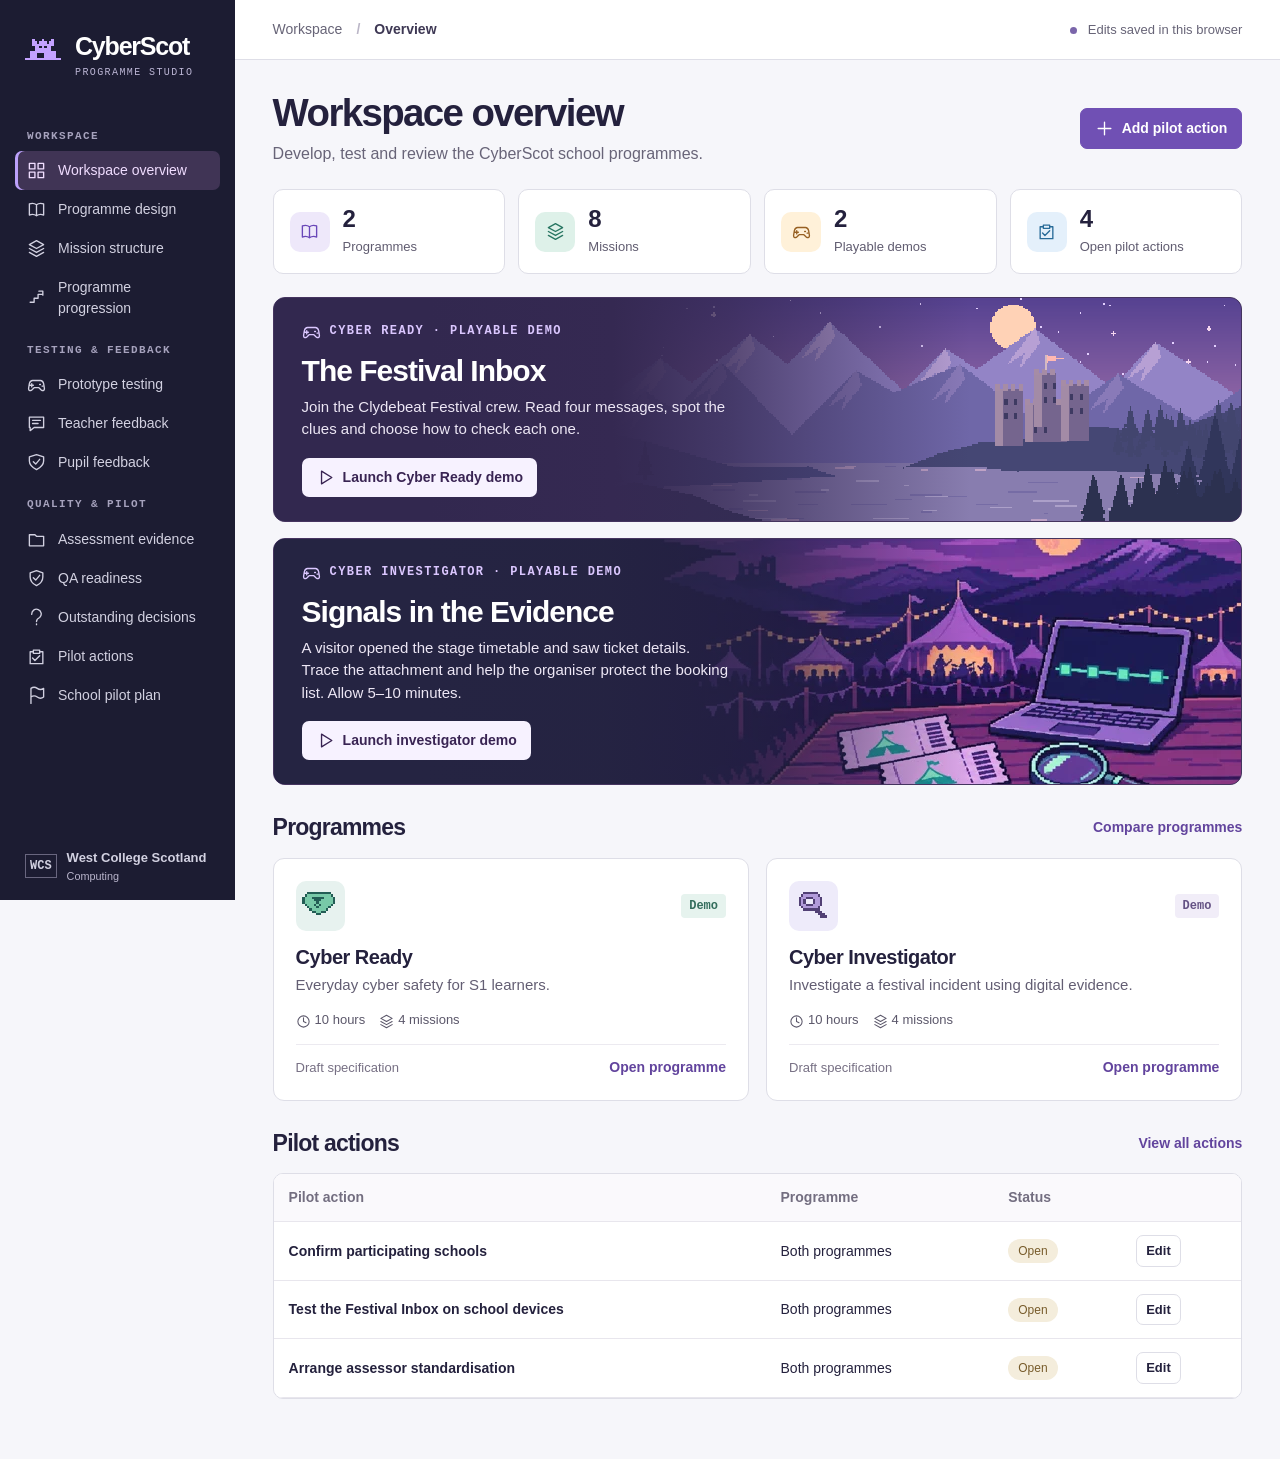
==== cyberscot/index.html @ 956215ec "Trace a visitor’s booking details to the public festival noticeboard" ====
<!doctype html><html lang="en-GB"><head><meta charset="utf-8"><meta name="viewport" content="width=device-width, initial-scale=1"><meta name="theme-color" content="#191a30"><title>CyberScot | Programme workspace</title><link rel="stylesheet" href="./style.css?v=04adad3"></head><body><a class="skip" href="#main">Skip to content</a><aside id="sidebar"></aside><div id="shell"><header><button id="toggle" aria-label="Toggle navigation">☰</button><span>Workspace</span><b>/</b><strong id="crumb">Overview</strong><div class="organisation"><i></i> Edits saved in this browser</div></header><main id="main" tabindex="-1"></main></div><dialog id="dialog"><form id="form"></form></dialog><div id="toast" role="status"></div><script src="./app.js?v=noticeboard"></script></body></html>
---- cyberscot/style.css ----
*{box-sizing:border-box}body{--ink:#24213d;--purple:#6947b8;--border:#dedee7;color:var(--ink);background:#f6f6fa;margin:0;font:16px/1.5 Inter,"Segoe UI",Arial,sans-serif}button,input,textarea,select{font:inherit}button,a{touch-action:manipulation}a{color:inherit}button,.btn{cursor:pointer}.skip{position:absolute;left:-9999px}.skip:focus{left:0;background:white;z-index:10}aside{position:fixed;inset:0 auto 0 0;width:235px;background:#1c1c32;color:#d2d1e1;display:flex;flex-direction:column;z-index:4;padding:28px 15px 16px;overflow-y:auto}.brand{display:flex;align-items:center;gap:12px;margin:0 8px 35px;color:white}.brand strong{font-size:25px;letter-spacing:-1.2px}.brand small{display:block;font:10px/1.3 monospace;letter-spacing:1.4px;color:#bcb6d5;text-transform:uppercase}.pixel{width:40px;height:40px}.navlabel,.kicker{font:700 12px/1.4 "Courier New",monospace;text-transform:uppercase;letter-spacing:1.4px}.navlabel{margin:15px 12px 7px;color:#a6a2bd;font-size:11px}.navlink{display:flex;align-items:center;text-decoration:none;gap:12px;border-radius:7px;padding:9px 12px;font-size:14px;font-weight:500}.navlink:hover{background:#303049}.navlink.active{background:#403455;color:#f0ddff;box-shadow:inset 3px 0 #bca1fb}.ic{width:19px;height:19px;vertical-align:middle;flex:none}.footbrand{margin-top:auto;padding:25px 10px 0;display:flex;gap:10px;align-items:center;font-size:13px;font-weight:650}.footbrand span{border:1px solid #69667f;padding:4px;font:bold 12px monospace}.footbrand small{display:block;font-weight:400;color:#b9b5cc}#shell{margin-left:235px}header{height:60px;border-bottom:1px solid var(--border);background:white;display:flex;gap:14px;align-items:center;padding:0 3.6%;font-size:14px;color:#676477}header b{color:#bbb6c7}header strong{font-weight:600;color:#3e3854}.organisation{margin-left:auto;font-size:13px}.organisation i{display:inline-block;width:7px;height:7px;background:#7a65aa;border-radius:50%;margin-right:7px}#toggle{display:none}main{max-width:1530px;margin:auto;padding:31px 3.6% 60px}h1,h2,h3,p{margin:0}h1{font-size:clamp(29px,3vw,42px);letter-spacing:-1.6px;line-height:1.15}h2{font-size:23px;letter-spacing:-.8px}h3{font-size:20px;letter-spacing:-.5px;line-height:1.3}.sub{color:#686478;margin-top:7px}.heading,.sectionhead,.cardtop,.endrow{display:flex;align-items:center;justify-content:space-between;gap:14px}.btn,button{display:inline-flex;align-items:center;justify-content:center;gap:8px;border:1px solid var(--border);background:white;color:var(--ink);border-radius:7px;text-decoration:none;padding:9px 14px;font-size:14px;font-weight:650}.btn:hover,button:hover{filter:brightness(.96)}.primary{background:#7050b4;color:white;border-color:#7050b4}.stats{display:grid;grid-template-columns:repeat(4,1fr);gap:13px;margin:23px 0}.metric{display:flex;align-items:center;gap:13px;background:white;border:1px solid var(--border);border-radius:10px;padding:15px 16px;text-decoration:none}.iconbox{display:grid;place-items:center;width:40px;height:40px;border-radius:10px;color:var(--purple);background:#eee8fa}.metric:nth-child(2) .iconbox,.green{color:#287662;background:#def1e9}.metric:nth-child(3) .iconbox{color:#976022;background:#fff1d9}.metric:nth-child(4) .iconbox{color:#286b98;background:#e4f0fb}.metric b{font-size:24px;display:block;line-height:1.2}.metric small{color:#605c70;font-size:13px}.hero{background:#332956;position:relative;isolation:isolate;overflow:hidden;border:1px solid #45345f;border-radius:12px;min-height:205px;color:white;display:flex;align-items:center}.hero:before{content:"";position:absolute;inset:0 0 0 32%;background:url('./glenbrae.png') right center/cover no-repeat;image-rendering:pixelated;z-index:-2}.hero:after{content:"";position:absolute;inset:0;background:linear-gradient(90deg,#32284f 16%,#352952 35%,#352952bd 47%,transparent 72%);z-index:-1}.herocopy{padding:24px 28px;max-width:61%}.hero .kicker{color:#dbc7ff;display:flex;gap:9px;align-items:center}.hero h2{font-size:30px;letter-spacing:-1px;margin:7px 0 3px}.hero p{color:#ede7f5;font-size:15px;max-width:430px}.hero .btn{margin-top:17px;background:#f7f2ff;color:#392453;border:0}.sectionhead{margin:25px 0 13px}.textlink{color:#62449d;font-size:14px;font-weight:650;text-decoration:none}.cards{display:grid;grid-template-columns:1fr 1fr;gap:17px}.card,.panel{padding:22px;border:1px solid var(--border);border-radius:11px;background:white}.card{position:relative;overflow:hidden}.emblem{width:49px;height:50px;display:grid;place-items:center;border-radius:10px;background:#e7f2ef}.emblem.violet{background:#eeebfa}.tag{font:650 12px/1.5 "Courier New",monospace;color:#645284;padding:3px 8px;background:#f1edf8;border-radius:4px}.tag.green{background:#e6f3ee;color:#346e5d}.card h3{margin:13px 0 4px}.card p{font-size:15px;color:#635e73}.meta{display:flex;gap:14px;align-items:center;margin:14px 0;font-size:13px;color:#5b576a}.meta .ic{width:15px;height:15px;margin-right:4px}.endrow{border-top:1px solid #eceaf0;padding-top:12px;font-size:13px;color:#777084}.tablewrap{overflow:auto}table{width:100%;border-collapse:collapse;text-align:left;background:white}th,td{padding:13px 15px;border-bottom:1px solid #e8e6ed;font-size:14px}th{color:#736e80;background:#faf9fc;font-weight:550}.tablebox{border:1px solid var(--border);overflow:hidden;border-radius:10px}.pill{display:inline-block;border-radius:20px;background:#f4eddc;color:#785c2b;padding:3px 10px;font-size:12px;white-space:nowrap}.pill.done{background:#e2f1e8;color:#296b49}.tabs{display:flex;gap:8px;margin:22px 0;flex-wrap:wrap}.tabs a{font-size:14px;text-decoration:none;border:1px solid var(--border);border-radius:7px;padding:7px 13px;background:white}.tabs .selected{background:#ece6f7;color:#59378e;border-color:#c9b7e3}.stack{display:grid;gap:12px}.panel h3{font-size:17px}.panel p{margin:7px 0;color:#625d71}.panel .btn{margin-top:7px}details{background:white;border:1px solid var(--border);border-radius:8px;margin:10px 0;padding:0 16px}summary{cursor:pointer;padding:15px 0;font-weight:620}.doctext{font:15px/1.65 "Segoe UI",Arial,sans-serif;white-space:pre-wrap;overflow-wrap:anywhere;margin:10px 0 16px}.tabular{font:14px/1.55 monospace;white-space:pre;overflow:auto;background:#f7f7fb;padding:12px}.notice{border-left:3px solid #9e80c5;background:#edeaf4;margin:17px 0;padding:11px 15px;font-size:14px}.empty{text-align:center;padding:35px;color:#706b7e;background:white;border:1px dashed #c6c0d3;border-radius:9px}dialog{color:var(--ink);width:min(680px,94vw);max-height:90vh;overflow:auto;border:1px solid var(--border);border-radius:12px;padding:25px}dialog::backdrop{background:#17182c88}label{display:block;font-size:14px;font-weight:600;margin:15px 0}input,textarea,select{border:1px solid #c6c0d2;border-radius:6px;width:100%;padding:9px;color:var(--ink);background:white;margin-top:5px}textarea{min-height:95px}textarea.long{min-height:40vh}.actions{display:flex;gap:8px;justify-content:flex-end;margin-top:17px}.kicker{color:#726087}.badge{color:#756b85;font-size:13px}.mini{padding:5px 9px;font-size:13px}#toast:not(:empty){position:fixed;bottom:18px;right:18px;z-index:10;padding:12px 18px;background:#302746;color:white;border-radius:7px}.space{margin-top:22px}:focus-visible{outline:3px solid #a076d5;outline-offset:3px}@media(min-width:1550px){main{padding-top:40px}.hero{min-height:250px}}@media(max-width:1080px){aside{width:206px}#shell{margin-left:206px}.metric{padding:12px;gap:8px}.iconbox{width:32px;height:36px}.stats{gap:8px}.meta{gap:8px}}@media(max-width:850px){aside{transform:translateX(-100%);top:57px}body.open aside{transform:none}#shell{margin-left:0}#toggle{display:inline-flex}header{height:57px}main{padding:24px 4%}.heading{align-items:flex-start}.organisation{font-size:12px}}@media(max-width:620px){.stats{grid-template-columns:1fr 1fr}.cards{grid-template-columns:1fr}.hero:before{inset:0;opacity:.6}.hero:after{background:linear-gradient(90deg,#30244ceb,transparent)}.herocopy{max-width:90%;padding:20px}.heading{flex-wrap:wrap}.organisation{display:none}.sectionhead h2{font-size:21px}.hero h2{font-size:28px}.sectionhead{gap:7px}.tablebox th,.tablebox td{padding:9px}.metric b{font-size:22px}}

.evidence-hero{margin-top:16px}
.evidence-hero::before{inset:0;background-image:url('./investigator/evidence.webp');background-position:right center}
.evidence-hero::after{background:linear-gradient(90deg,#252442 15%,#252442f5 34%,#252442b3 50%,transparent 72%)}
@media(max-width:620px){.evidence-hero{padding-top:110px}.evidence-hero::before{inset:0 0 auto;height:125px;opacity:1}.evidence-hero::after{background:linear-gradient(to bottom,transparent 75px,#252442 124px)}.evidence-hero .herocopy{max-width:100%}}
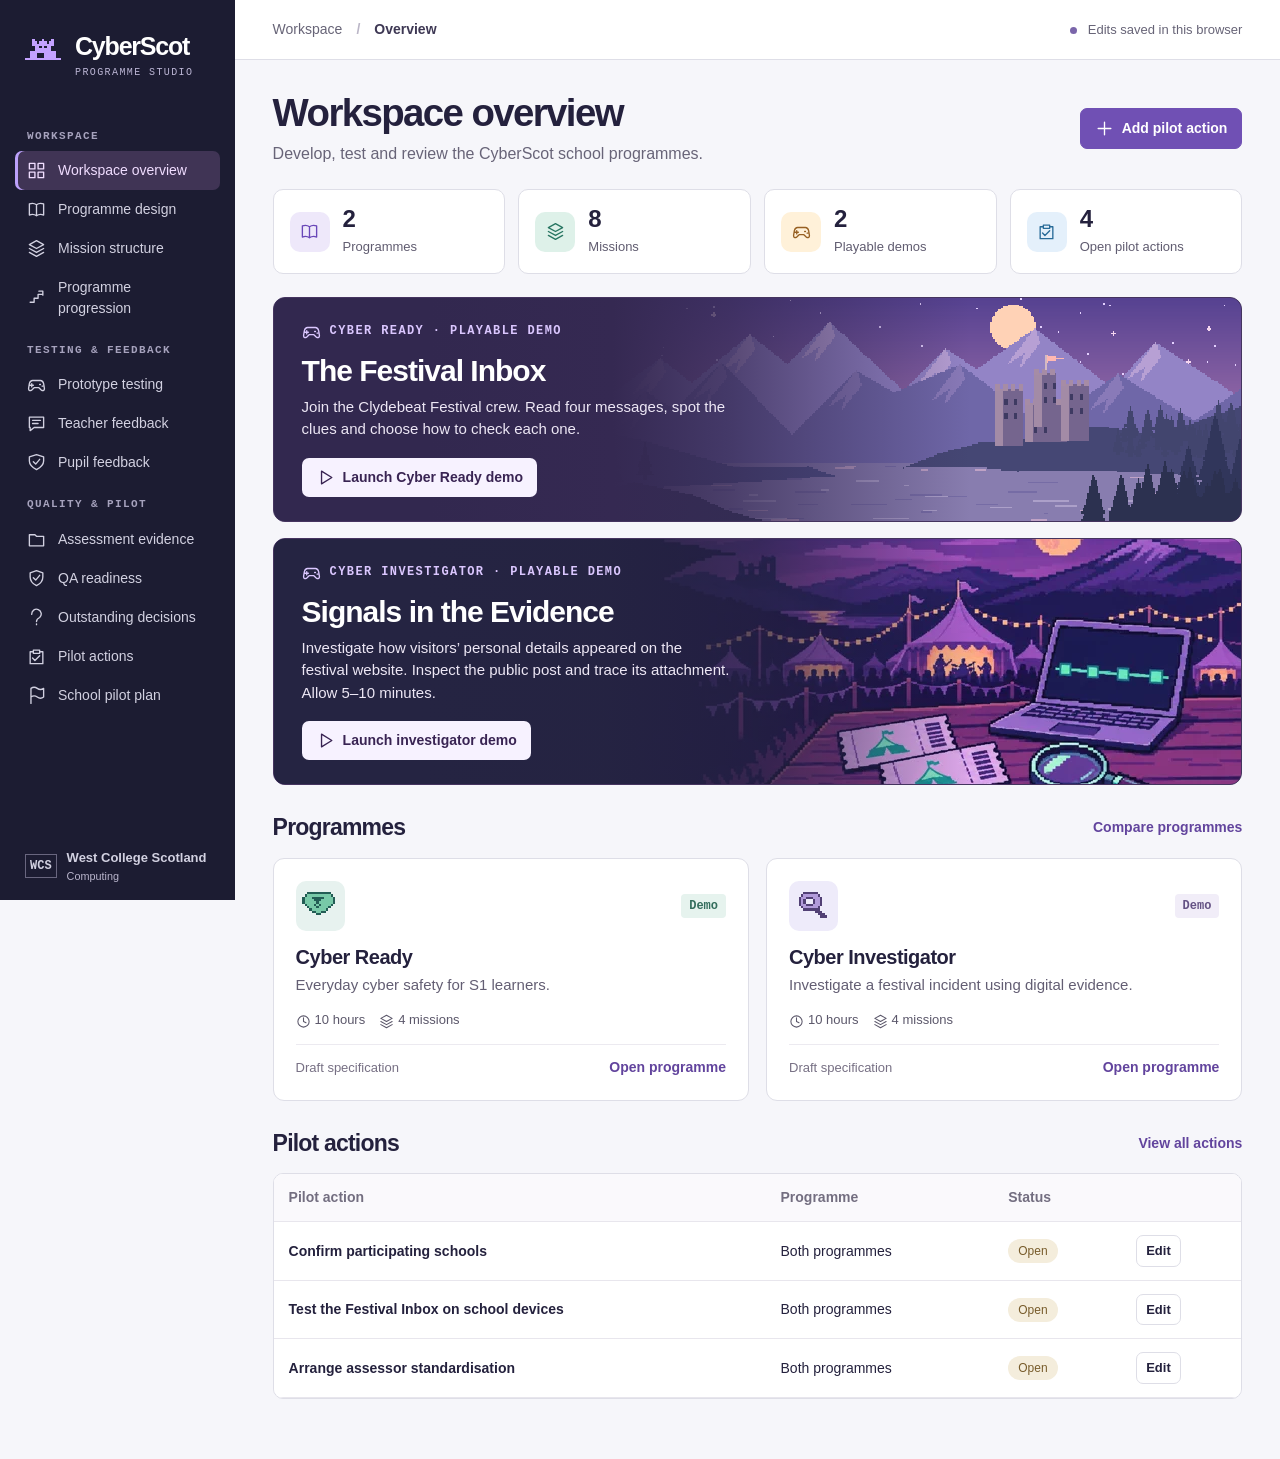
==== commit 2075538f: "Let pupils inspect the public festival post and explain the disclosure" ====
--- a/cyberscot/index.html
+++ b/cyberscot/index.html
@@ -1 +1 @@
-<!doctype html><html lang="en-GB"><head><meta charset="utf-8"><meta name="viewport" content="width=device-width, initial-scale=1"><meta name="theme-color" content="#191a30"><title>CyberScot | Programme workspace</title><link rel="stylesheet" href="./style.css?v=04adad3"></head><body><a class="skip" href="#main">Skip to content</a><aside id="sidebar"></aside><div id="shell"><header><button id="toggle" aria-label="Toggle navigation">☰</button><span>Workspace</span><b>/</b><strong id="crumb">Overview</strong><div class="organisation"><i></i> Edits saved in this browser</div></header><main id="main" tabindex="-1"></main></div><dialog id="dialog"><form id="form"></form></dialog><div id="toast" role="status"></div><script src="./app.js?v=noticeboard"></script></body></html>
+<!doctype html><html lang="en-GB"><head><meta charset="utf-8"><meta name="viewport" content="width=device-width, initial-scale=1"><meta name="theme-color" content="#191a30"><title>CyberScot | Programme workspace</title><link rel="stylesheet" href="./style.css?v=04adad3"></head><body><a class="skip" href="#main">Skip to content</a><aside id="sidebar"></aside><div id="shell"><header><button id="toggle" aria-label="Toggle navigation">☰</button><span>Workspace</span><b>/</b><strong id="crumb">Overview</strong><div class="organisation"><i></i> Edits saved in this browser</div></header><main id="main" tabindex="-1"></main></div><dialog id="dialog"><form id="form"></form></dialog><div id="toast" role="status"></div><script src="./app.js?v=festival-updates"></script></body></html>
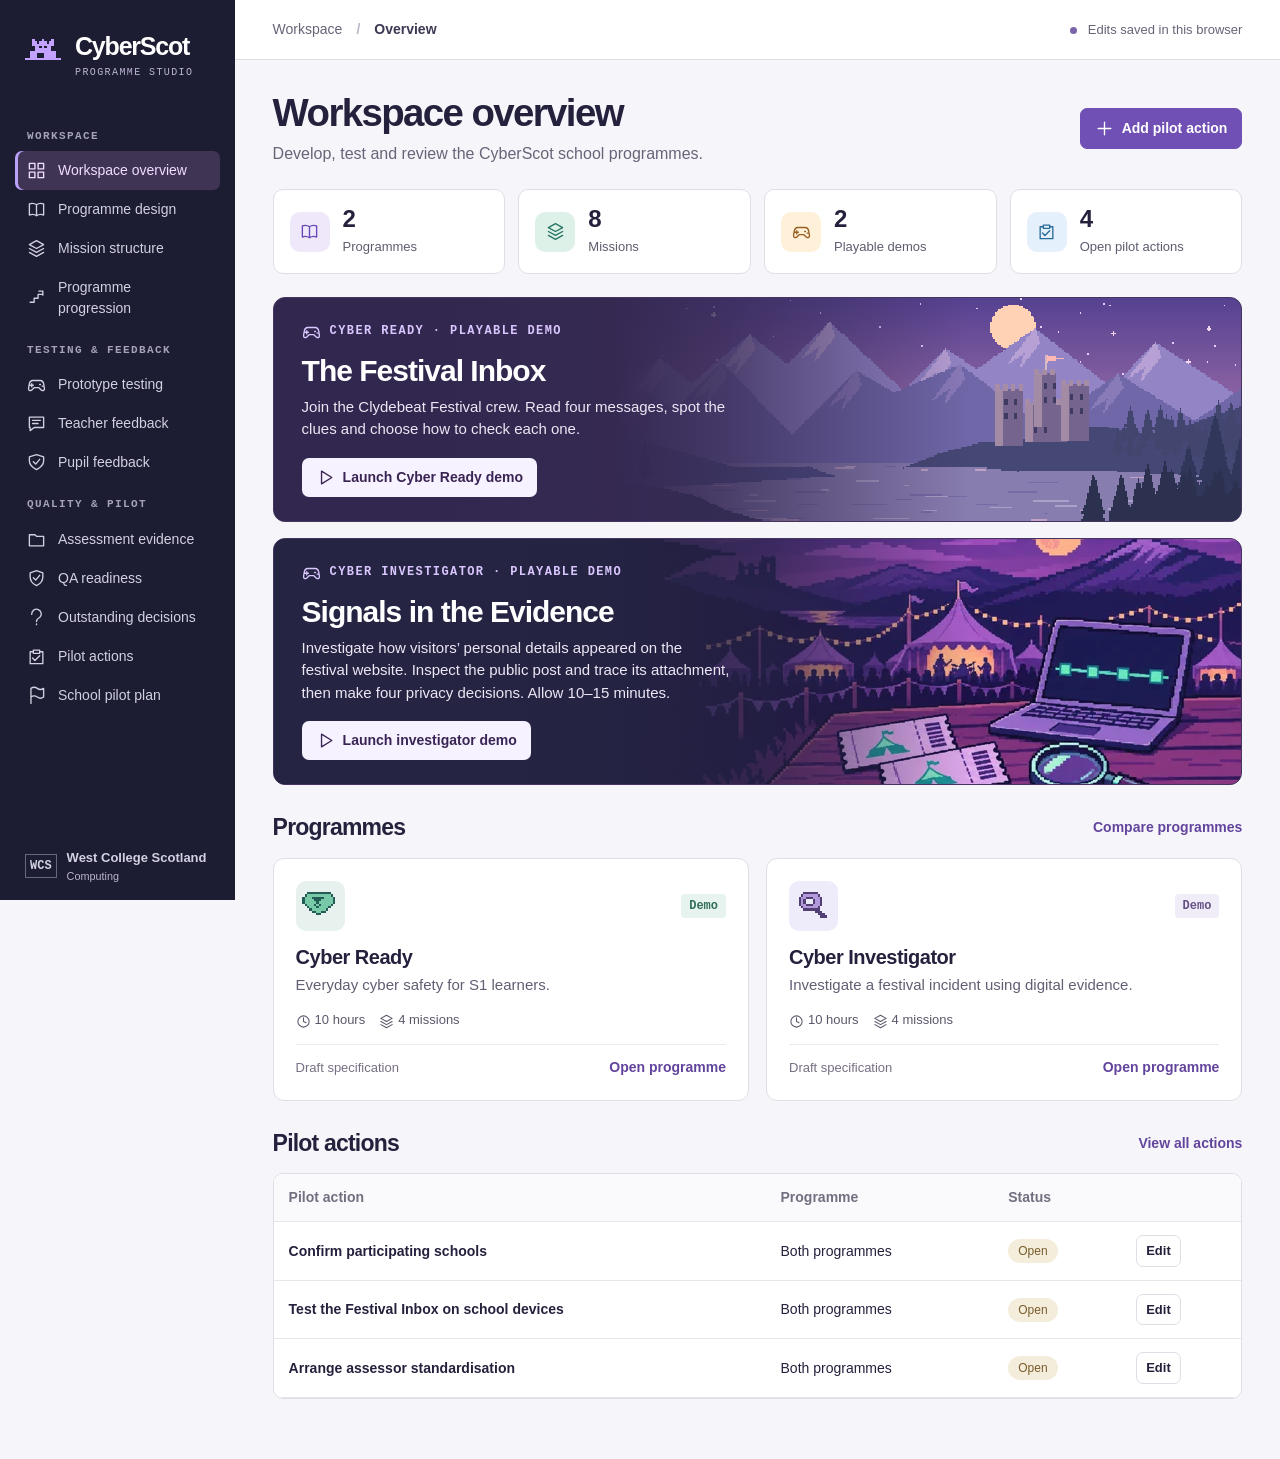
==== commit 83dde121: "Add four applied privacy and UK GDPR decisions to the festival case" ====
--- a/cyberscot/index.html
+++ b/cyberscot/index.html
@@ -1 +1 @@
-<!doctype html><html lang="en-GB"><head><meta charset="utf-8"><meta name="viewport" content="width=device-width, initial-scale=1"><meta name="theme-color" content="#191a30"><title>CyberScot | Programme workspace</title><link rel="stylesheet" href="./style.css?v=04adad3"></head><body><a class="skip" href="#main">Skip to content</a><aside id="sidebar"></aside><div id="shell"><header><button id="toggle" aria-label="Toggle navigation">☰</button><span>Workspace</span><b>/</b><strong id="crumb">Overview</strong><div class="organisation"><i></i> Edits saved in this browser</div></header><main id="main" tabindex="-1"></main></div><dialog id="dialog"><form id="form"></form></dialog><div id="toast" role="status"></div><script src="./app.js?v=festival-updates"></script></body></html>
+<!doctype html><html lang="en-GB"><head><meta charset="utf-8"><meta name="viewport" content="width=device-width, initial-scale=1"><meta name="theme-color" content="#191a30"><title>CyberScot | Programme workspace</title><link rel="stylesheet" href="./style.css?v=04adad3"></head><body><a class="skip" href="#main">Skip to content</a><aside id="sidebar"></aside><div id="shell"><header><button id="toggle" aria-label="Toggle navigation">☰</button><span>Workspace</span><b>/</b><strong id="crumb">Overview</strong><div class="organisation"><i></i> Edits saved in this browser</div></header><main id="main" tabindex="-1"></main></div><dialog id="dialog"><form id="form"></form></dialog><div id="toast" role="status"></div><script src="./app.js?v=privacy-decisions"></script></body></html>
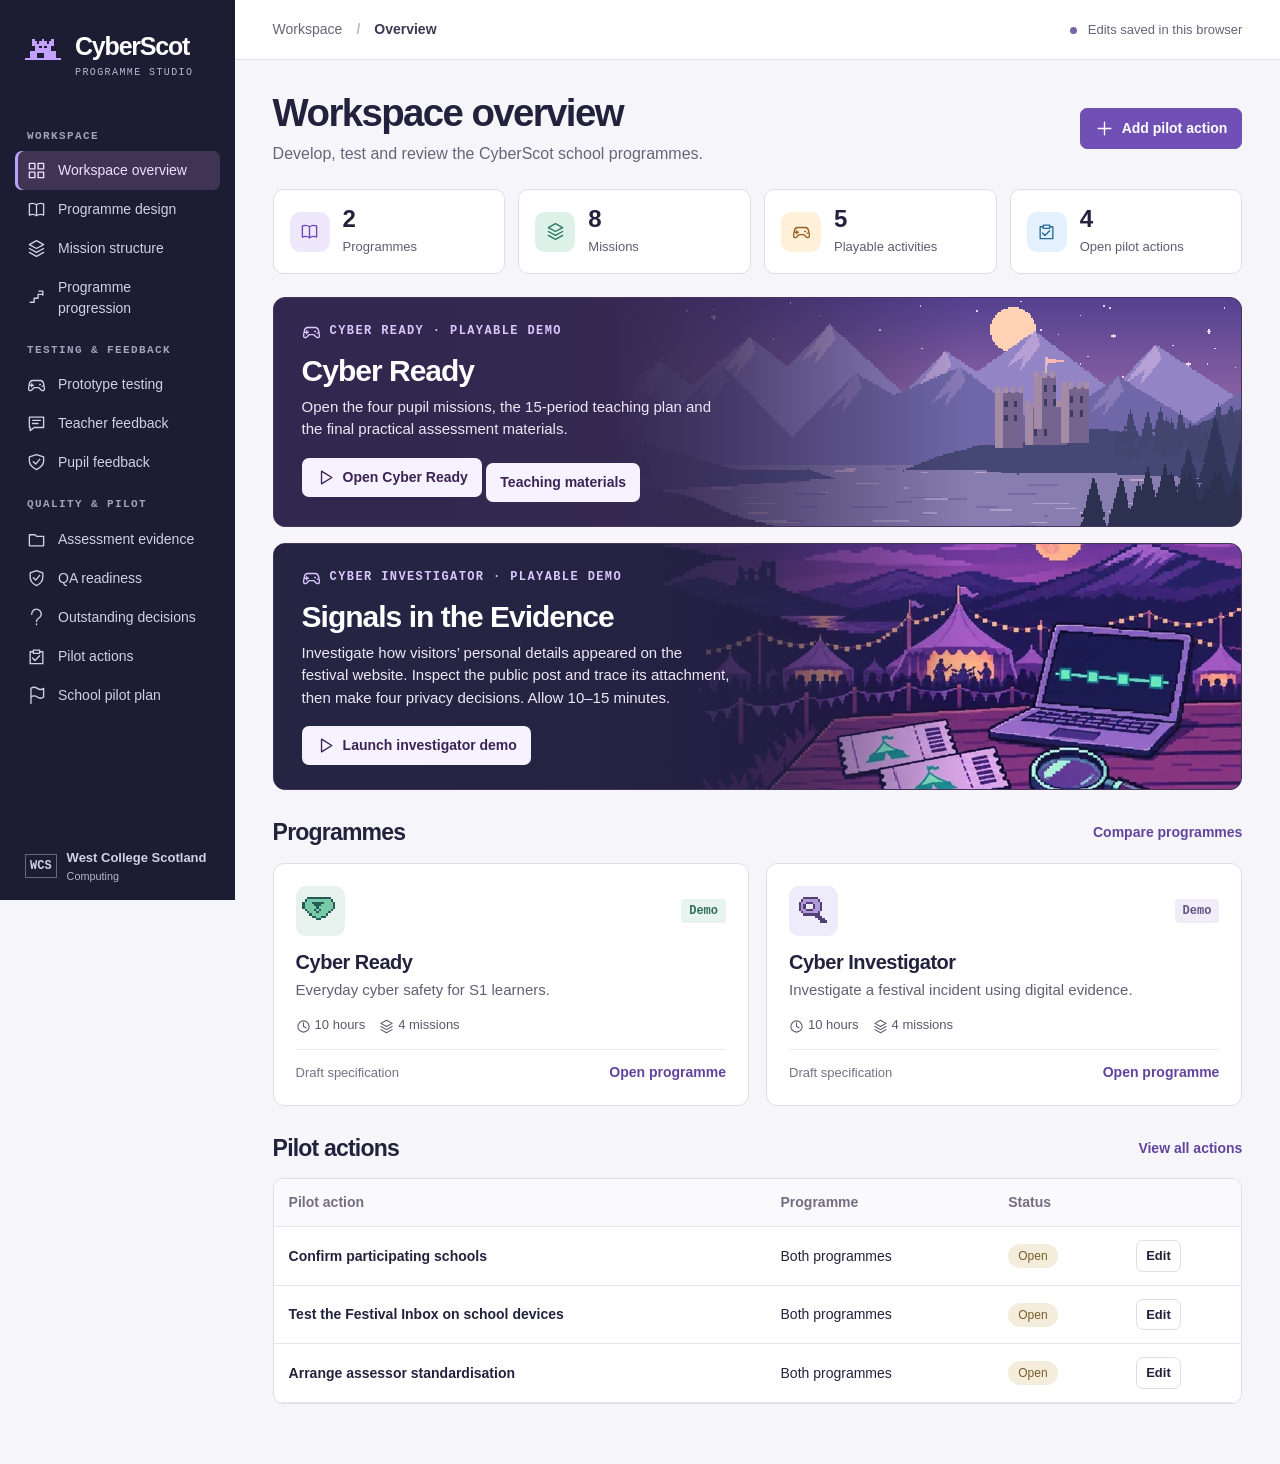
==== commit e4c5e614: "Add Cyber Ready workspace entry and programme summaries" ====
--- a/cyberscot/index.html
+++ b/cyberscot/index.html
@@ -1 +1 @@
-<!doctype html><html lang="en-GB"><head><meta charset="utf-8"><meta name="viewport" content="width=device-width, initial-scale=1"><meta name="theme-color" content="#191a30"><title>CyberScot | Programme workspace</title><link rel="stylesheet" href="./style.css?v=04adad3"></head><body><a class="skip" href="#main">Skip to content</a><aside id="sidebar"></aside><div id="shell"><header><button id="toggle" aria-label="Toggle navigation">☰</button><span>Workspace</span><b>/</b><strong id="crumb">Overview</strong><div class="organisation"><i></i> Edits saved in this browser</div></header><main id="main" tabindex="-1"></main></div><dialog id="dialog"><form id="form"></form></dialog><div id="toast" role="status"></div><script src="./app.js?v=privacy-decisions"></script></body></html>
+<!doctype html><html lang="en-GB"><head><meta charset="utf-8"><meta name="viewport" content="width=device-width, initial-scale=1"><meta name="theme-color" content="#191a30"><title>CyberScot | Programme workspace</title><link rel="stylesheet" href="./style.css?v=04adad3"></head><body><a class="skip" href="#main">Skip to content</a><aside id="sidebar"></aside><div id="shell"><header><button id="toggle" aria-label="Toggle navigation">☰</button><span>Workspace</span><b>/</b><strong id="crumb">Overview</strong><div class="organisation"><i></i> Edits saved in this browser</div></header><main id="main" tabindex="-1"></main></div><dialog id="dialog"><form id="form"></form></dialog><div id="toast" role="status"></div><script src="./app.js?v=ready-missions"></script></body></html>
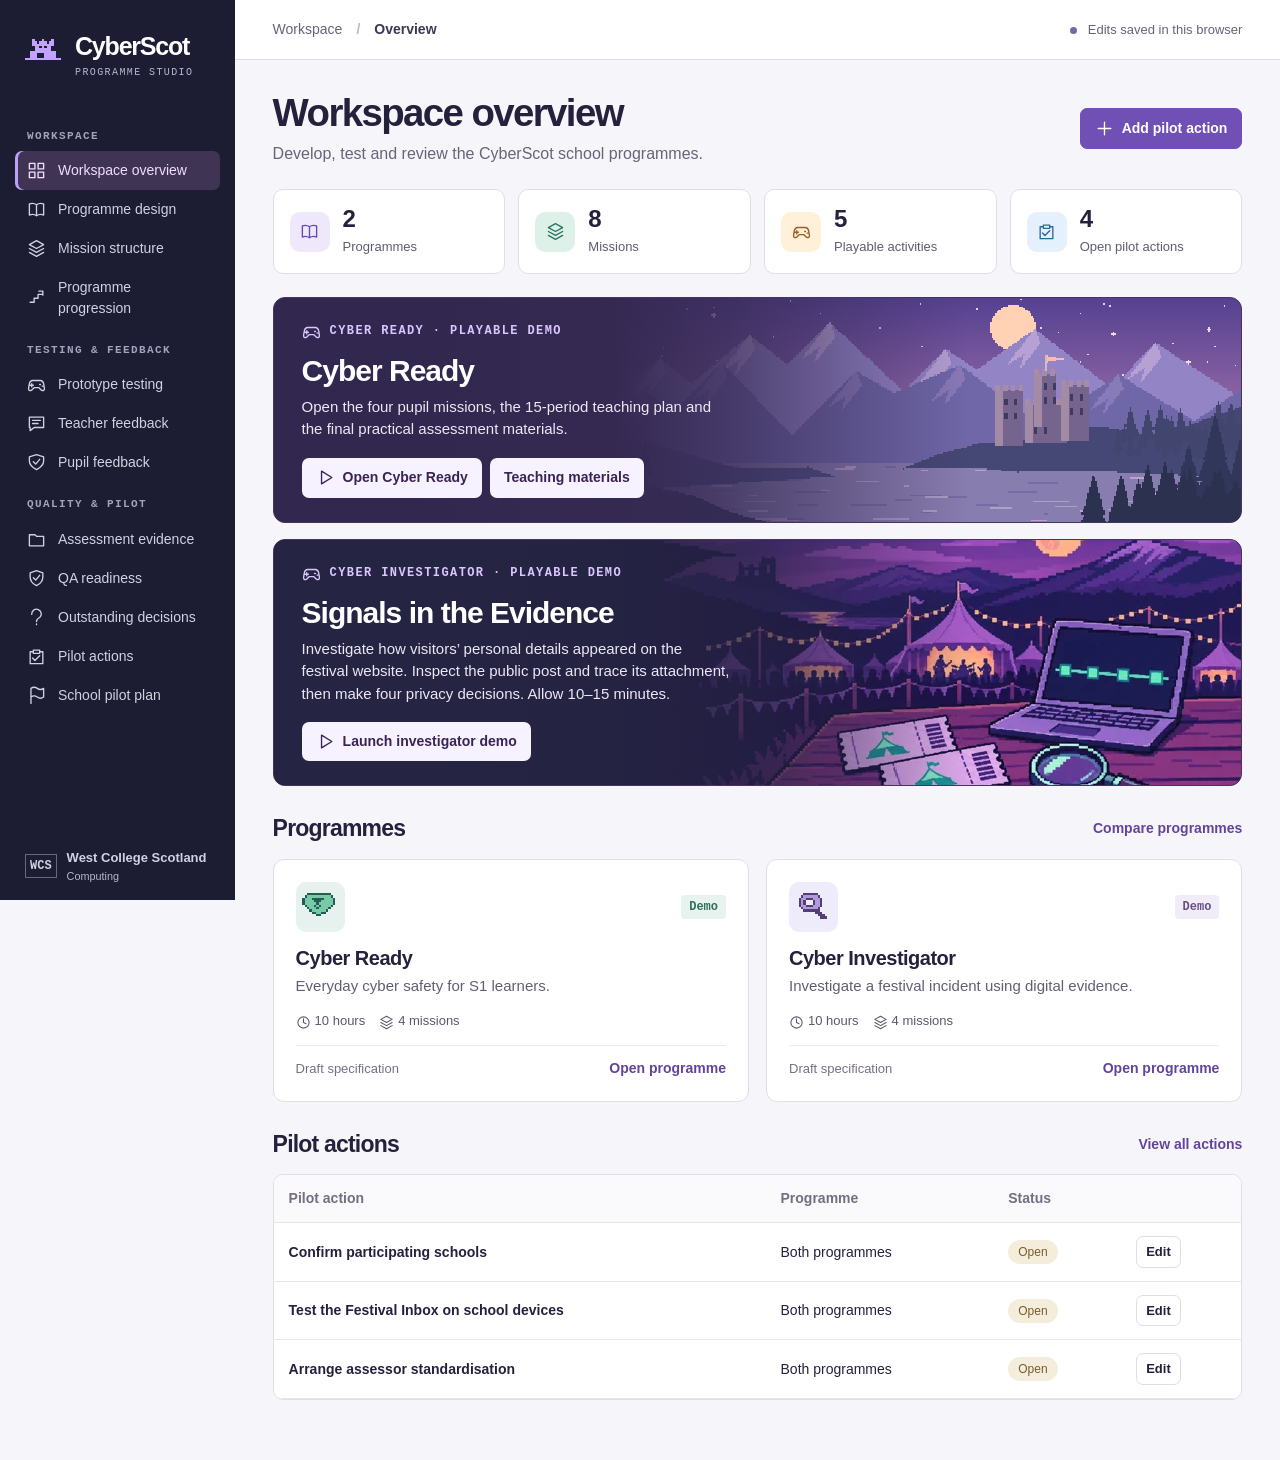
==== commit a70f523b: "Align overview buttons in a wrapping row" ====
--- a/cyberscot/index.html
+++ b/cyberscot/index.html
@@ -1 +1 @@
-<!doctype html><html lang="en-GB"><head><meta charset="utf-8"><meta name="viewport" content="width=device-width, initial-scale=1"><meta name="theme-color" content="#191a30"><title>CyberScot | Programme workspace</title><link rel="stylesheet" href="./style.css?v=04adad3"></head><body><a class="skip" href="#main">Skip to content</a><aside id="sidebar"></aside><div id="shell"><header><button id="toggle" aria-label="Toggle navigation">☰</button><span>Workspace</span><b>/</b><strong id="crumb">Overview</strong><div class="organisation"><i></i> Edits saved in this browser</div></header><main id="main" tabindex="-1"></main></div><dialog id="dialog"><form id="form"></form></dialog><div id="toast" role="status"></div><script src="./app.js?v=ready-missions"></script></body></html>
+<!doctype html><html lang="en-GB"><head><meta charset="utf-8"><meta name="viewport" content="width=device-width, initial-scale=1"><meta name="theme-color" content="#191a30"><title>CyberScot | Programme workspace</title><link rel="stylesheet" href="./style.css?v=overview-buttons-1"></head><body><a class="skip" href="#main">Skip to content</a><aside id="sidebar"></aside><div id="shell"><header><button id="toggle" aria-label="Toggle navigation">☰</button><span>Workspace</span><b>/</b><strong id="crumb">Overview</strong><div class="organisation"><i></i> Edits saved in this browser</div></header><main id="main" tabindex="-1"></main></div><dialog id="dialog"><form id="form"></form></dialog><div id="toast" role="status"></div><script src="./app.js?v=overview-buttons-1"></script></body></html>
--- a/cyberscot/style.css
+++ b/cyberscot/style.css
@@ -4,3 +4,7 @@
 .evidence-hero::before{inset:0;background-image:url('./investigator/evidence.webp');background-position:right center}
 .evidence-hero::after{background:linear-gradient(90deg,#252442 15%,#252442f5 34%,#252442b3 50%,transparent 72%)}
 @media(max-width:620px){.evidence-hero{padding-top:110px}.evidence-hero::before{inset:0 0 auto;height:125px;opacity:1}.evidence-hero::after{background:linear-gradient(to bottom,transparent 75px,#252442 124px)}.evidence-hero .herocopy{max-width:100%}}
+.teaching-approach{margin:18px 0;padding:18px 21px;border:1px solid #d9c9ef;border-left:4px solid #7956b8;border-radius:9px;background:#f2eef9}.teaching-approach h2{font-size:19px;margin-bottom:5px}.teaching-approach p{max-width:1000px;color:#514a63}.lesson-plan-intro{margin:4px 0 16px;padding:15px 17px;background:#f7f5fb;border-radius:8px}.lesson-plan-intro p{margin:0 0 10px;color:#514b62;font-size:15px}.lesson-plan-intro p:last-child{margin-bottom:0}.lesson-grid{display:grid;grid-template-columns:1fr 1fr;gap:12px;margin:12px 0 18px}.lesson-card{border:1px solid #e1dce9;background:#fff;border-radius:9px;padding:15px 16px}.lesson-card-head{display:flex;justify-content:space-between;align-items:flex-start;gap:10px;margin-bottom:10px}.lesson-card h3{font-size:17px}.lesson-card-head span{flex:none;font:600 12px/1.4 "Courier New",monospace;color:#5c497d;background:#f1ebf8;border-radius:20px;padding:4px 8px}.lesson-card dl{margin:0}.lesson-role{padding:9px 0;border-top:1px solid #efedf2}.lesson-role dt{font-size:13px;font-weight:700;color:#5e477f}.lesson-role dd{margin:3px 0 0;color:#4f4a5c;font-size:14px;line-height:1.5}@media(max-width:850px){.lesson-grid{grid-template-columns:1fr}}
+
+.hero-actions{display:flex;flex-wrap:wrap;align-items:stretch;gap:8px;margin-top:17px}
+.hero-actions .btn{margin-top:0;min-height:40px}
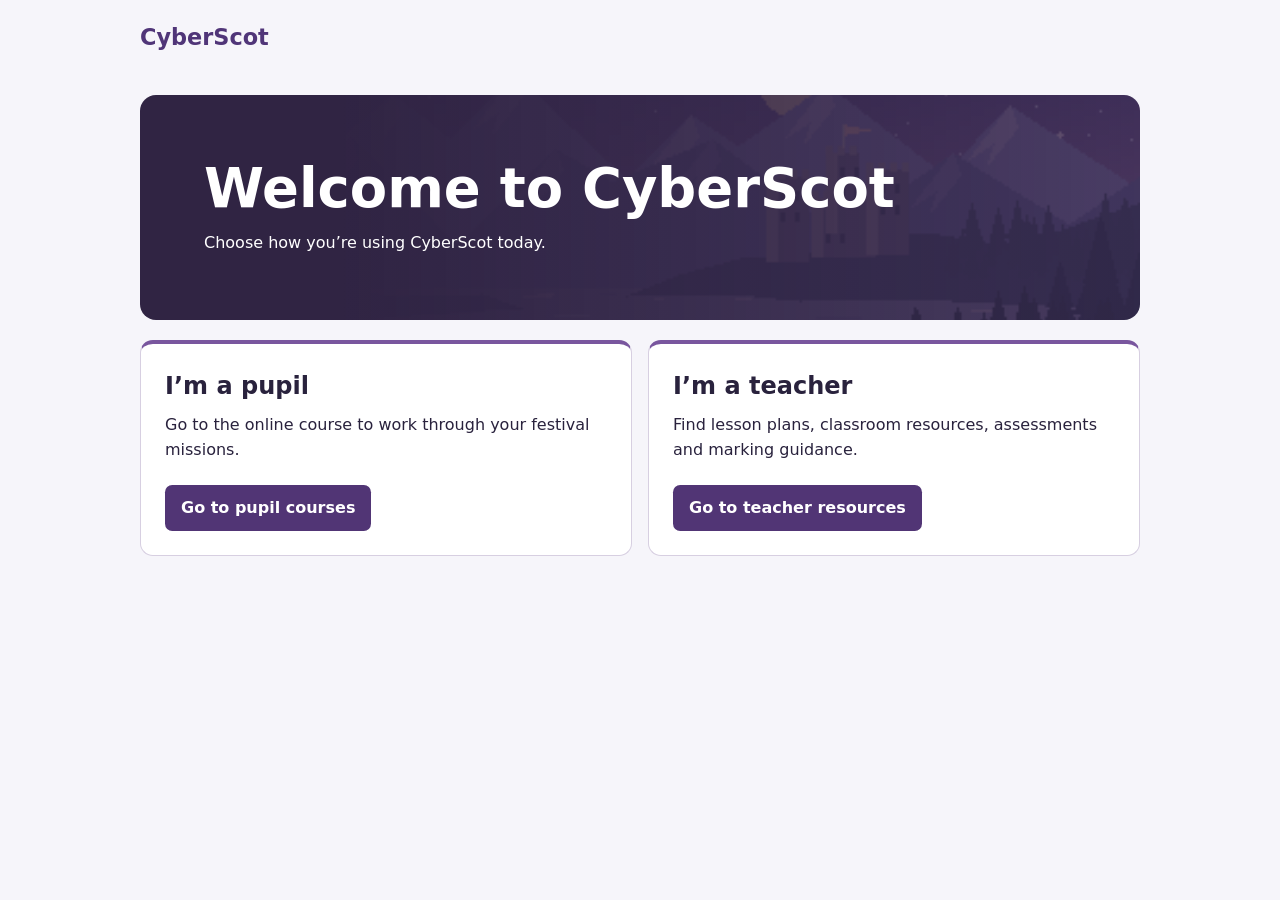
==== commit 2b02de60: "Finish CyberScot pupil and teacher landing page" ====
--- a/cyberscot/index.html
+++ b/cyberscot/index.html
@@ -1 +1,3 @@
-<!doctype html><html lang="en-GB"><head><meta charset="utf-8"><meta name="viewport" content="width=device-width, initial-scale=1"><meta name="theme-color" content="#191a30"><title>CyberScot | Programme workspace</title><link rel="stylesheet" href="./style.css?v=overview-buttons-1"></head><body><a class="skip" href="#main">Skip to content</a><aside id="sidebar"></aside><div id="shell"><header><button id="toggle" aria-label="Toggle navigation">☰</button><span>Workspace</span><b>/</b><strong id="crumb">Overview</strong><div class="organisation"><i></i> Edits saved in this browser</div></header><main id="main" tabindex="-1"></main></div><dialog id="dialog"><form id="form"></form></dialog><div id="toast" role="status"></div><script src="./app.js?v=overview-buttons-1"></script></body></html>
+<!doctype html>
+<html lang="en-GB"><head><meta charset="utf-8"><meta name="viewport" content="width=device-width,initial-scale=1"><title>Welcome to CyberScot | CyberScot</title><link rel="stylesheet" href="./entry.css"><script>if(location.hash.length>1)location.replace('./studio.html'+location.search+location.hash)</script></head>
+<body><header><a href="./">CyberScot</a></header><main><section class="intro"><h1>Welcome to CyberScot</h1><p>Choose how you’re using CyberScot today.</p></section><div class="routes"><article><h2>I’m a pupil</h2><p>Go to the online course to work through your festival missions.</p><a class="action" href="./pupils.html">Go to pupil courses</a></article><article><h2>I’m a teacher</h2><p>Find lesson plans, classroom resources, assessments and marking guidance.</p><a class="action" href="./teachers.html">Go to teacher resources</a></article></div></main></body></html>
--- a/cyberscot/entry.css
+++ b/cyberscot/entry.css
@@ -0,0 +1 @@
+*{box-sizing:border-box}body{margin:0;background:#f6f5fa;color:#29223d;font:1rem/1.55 system-ui,sans-serif}header,main{max-width:65rem;margin:auto;padding:1.25rem}header{display:flex;align-items:center;justify-content:space-between}header a:first-child{font-size:1.4rem;font-weight:800;text-decoration:none}a{color:#503578}.intro{padding:clamp(1.5rem,5vw,4rem);border-radius:1rem;color:white;background:linear-gradient(90deg,#302443 20%,#302443bf),url('./glenbrae.png') right center/cover}h1{font-size:clamp(2rem,5vw,3.4rem);line-height:1.1;margin:0}.intro p{max-width:42rem;margin:.8rem 0 0}.routes{display:grid;grid-template-columns:repeat(auto-fit,minmax(min(100%,18rem),1fr));gap:1rem;margin:1.25rem 0}article{display:flex;flex-direction:column;align-items:flex-start;background:white;border:1px solid #d7cfe1;border-top:4px solid #79569e;padding:1.5rem;border-radius:.8rem}h2{margin:0}article p{margin:.5rem 0 1.4rem}.action{margin-top:auto;display:inline-block;padding:.65rem 1rem;border-radius:.45rem;background:#513575;color:white;text-decoration:none;font-weight:700}article a+a{margin-top:.85rem}a:focus-visible{outline:3px solid #dd791d;outline-offset:3px}
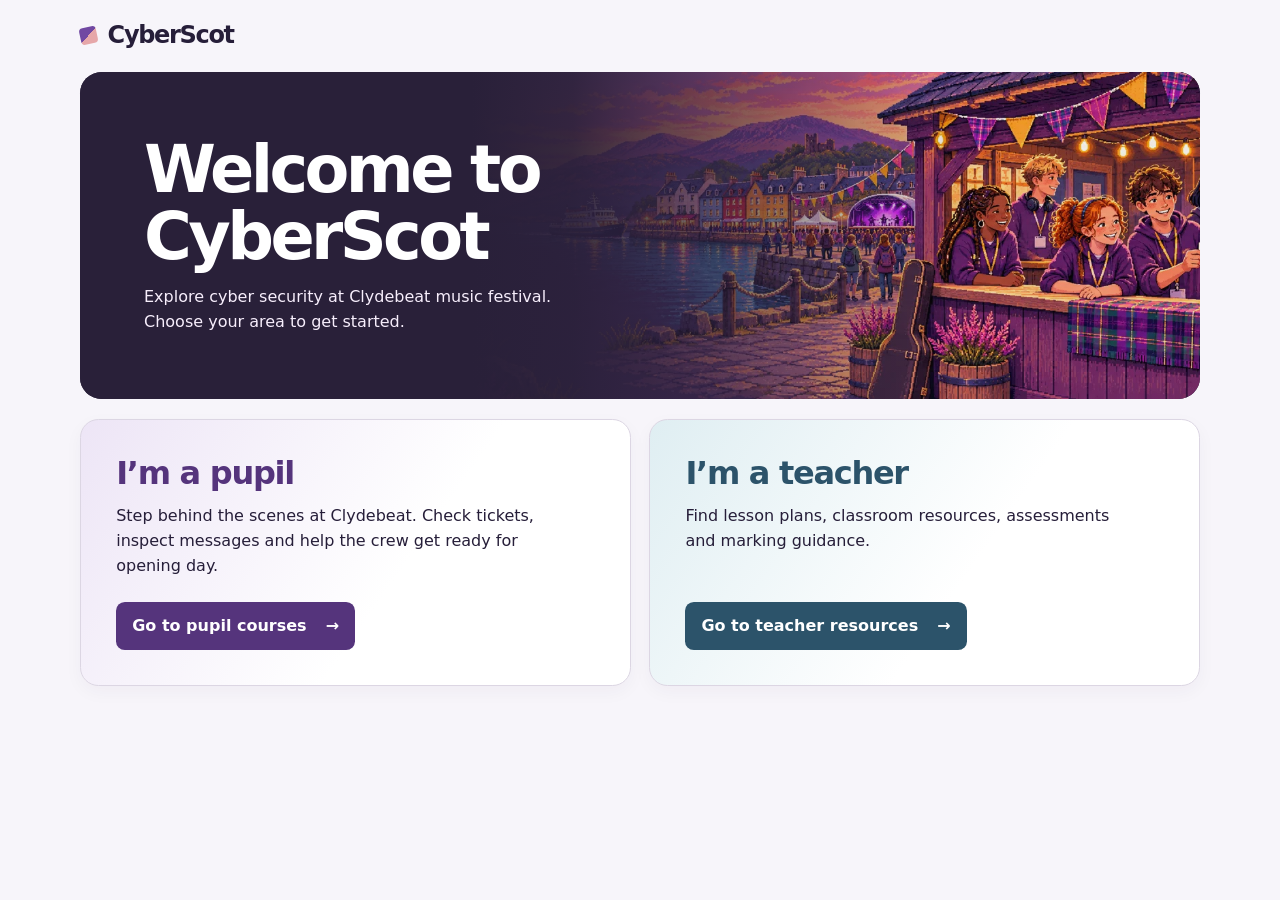
==== commit af5bbc2b: "Refresh CyberScot course and resource selection pages" ====
--- a/cyberscot/index.html
+++ b/cyberscot/index.html
@@ -1,3 +1,3 @@
 <!doctype html>
-<html lang="en-GB"><head><meta charset="utf-8"><meta name="viewport" content="width=device-width,initial-scale=1"><title>Welcome to CyberScot | CyberScot</title><link rel="stylesheet" href="./entry.css"><script>if(location.hash.length>1)location.replace('./studio.html'+location.search+location.hash)</script></head>
-<body><header><a href="./">CyberScot</a></header><main><section class="intro"><h1>Welcome to CyberScot</h1><p>Choose how you’re using CyberScot today.</p></section><div class="routes"><article><h2>I’m a pupil</h2><p>Go to the online course to work through your festival missions.</p><a class="action" href="./pupils.html">Go to pupil courses</a></article><article><h2>I’m a teacher</h2><p>Find lesson plans, classroom resources, assessments and marking guidance.</p><a class="action" href="./teachers.html">Go to teacher resources</a></article></div></main></body></html>+<html lang="en-GB"><head><meta charset="utf-8"><meta name="viewport" content="width=device-width,initial-scale=1"><title>Welcome to CyberScot | CyberScot</title><link rel="stylesheet" href="./entry.css?v=festival-chooser-1"><script>if(location.hash.length>1)location.replace('./studio.html'+location.search+location.hash)</script></head>
+<body class="landing"><header><a href="./">CyberScot</a></header><main><section class="intro"><h1>Welcome to CyberScot</h1><p>Explore cyber security at Clydebeat music festival. Choose your area to get started.</p></section><div class="routes"><article><h2>I’m a pupil</h2><p>Step behind the scenes at Clydebeat. Check tickets, inspect messages and help the crew get ready for opening day.</p><a class="action" href="./pupils.html">Go to pupil courses</a></article><article><h2>I’m a teacher</h2><p>Find lesson plans, classroom resources, assessments and marking guidance.</p><a class="action" href="./teachers.html">Go to teacher resources</a></article></div></main></body></html>
--- a/cyberscot/entry.css
+++ b/cyberscot/entry.css
@@ -1 +1,26 @@
-*{box-sizing:border-box}body{margin:0;background:#f6f5fa;color:#29223d;font:1rem/1.55 system-ui,sans-serif}header,main{max-width:65rem;margin:auto;padding:1.25rem}header{display:flex;align-items:center;justify-content:space-between}header a:first-child{font-size:1.4rem;font-weight:800;text-decoration:none}a{color:#503578}.intro{padding:clamp(1.5rem,5vw,4rem);border-radius:1rem;color:white;background:linear-gradient(90deg,#302443 20%,#302443bf),url('./glenbrae.png') right center/cover}h1{font-size:clamp(2rem,5vw,3.4rem);line-height:1.1;margin:0}.intro p{max-width:42rem;margin:.8rem 0 0}.routes{display:grid;grid-template-columns:repeat(auto-fit,minmax(min(100%,18rem),1fr));gap:1rem;margin:1.25rem 0}article{display:flex;flex-direction:column;align-items:flex-start;background:white;border:1px solid #d7cfe1;border-top:4px solid #79569e;padding:1.5rem;border-radius:.8rem}h2{margin:0}article p{margin:.5rem 0 1.4rem}.action{margin-top:auto;display:inline-block;padding:.65rem 1rem;border-radius:.45rem;background:#513575;color:white;text-decoration:none;font-weight:700}article a+a{margin-top:.85rem}a:focus-visible{outline:3px solid #dd791d;outline-offset:3px}+*{box-sizing:border-box}
+:root{color-scheme:light;--ink:#261e39;--violet:#51317b;--line:#dcd6e3}
+body{margin:0;background:#f7f5fa;color:var(--ink);font:1rem/1.55 system-ui,sans-serif}
+header,main{width:min(100% - 2rem,70rem);margin-inline:auto}
+header{display:flex;align-items:center;justify-content:space-between;min-height:4.5rem}
+header a:first-child{font-weight:850;letter-spacing:-.055em;text-decoration:none;font-size:1.5rem;color:var(--ink)}
+header a:first-child::before{content:"";display:inline-block;width:.7em;height:.7em;margin-right:.45em;border-radius:.16em;transform:rotate(-12deg);background:linear-gradient(145deg,#7148a2 0 50%,#e6a7a9 50%)}
+a{color:var(--violet);text-underline-offset:.2em}
+main{padding-bottom:2.5rem}
+.intro{position:relative;isolation:isolate;overflow:hidden;padding:clamp(1.8rem,5vw,4rem);display:flex;flex-direction:column;justify-content:center;min-height:clamp(15rem,25vw,20rem);border-radius:1.35rem;background:#292039;color:white}
+.intro::before{content:"";position:absolute;inset:0 0 0 35%;z-index:-2;background:var(--scene,url('./ready/harbour.webp')) center/cover}
+.intro::after{content:"";position:absolute;inset:0;z-index:-1;background:linear-gradient(90deg,#292039 35%,#292039ee 44%,#29203912 79%)}
+h1{font-size:clamp(2.45rem,5.1vw,4.6rem);line-height:1.02;letter-spacing:-.055em;max-width:12ch;margin:0;text-wrap:balance}
+.intro p{max-width:min(43%,34rem);margin:1rem 0 0;color:#f7eefc}
+.teachers{--scene:url('./investigator/evidence.webp')}
+.routes{display:grid;grid-template-columns:repeat(2,minmax(0,1fr));gap:1.15rem;margin:1.25rem 0}
+article{--accent:#55347c;--tint:#ede5f6;display:flex;flex-direction:column;align-items:flex-start;position:relative;padding:clamp(1.4rem,3vw,2.2rem);border-radius:1.15rem;background:linear-gradient(125deg,var(--tint),white 58%);border:1px solid var(--line);box-shadow:0 6px 18px #3420460a}
+article:nth-child(2){--accent:#2c536a;--tint:#dfeef2}
+h2{margin:0;color:var(--accent);font-size:clamp(1.55rem,2.7vw,2rem);letter-spacing:-.04em;line-height:1.16}
+article p{max-width:44ch;margin:.75rem 0 1.5rem}
+.action{display:inline-flex;align-items:center;gap:1.2rem;justify-content:space-between;margin-top:auto;padding:.72rem 1rem;background:var(--accent);color:white;border-radius:.55rem;text-decoration:none;font-weight:700}
+.action::after{content:"→" / ""}
+.action:hover{filter:brightness(1.12)}
+article a+a{margin-top:.75rem}
+a:focus-visible{outline:3px solid #a44419;outline-offset:4px}
+@media(max-width:42rem){.routes{grid-template-columns:1fr}.intro{padding-top:9.5rem;min-height:auto}.intro::before{inset:0 0 32%;background-position:center 40%}.intro::after{background:linear-gradient(0deg,#292039 35%,#292039eb 48%,transparent 77%)}.intro p{max-width:100%}h1{max-width:none}.action{min-height:44px}}
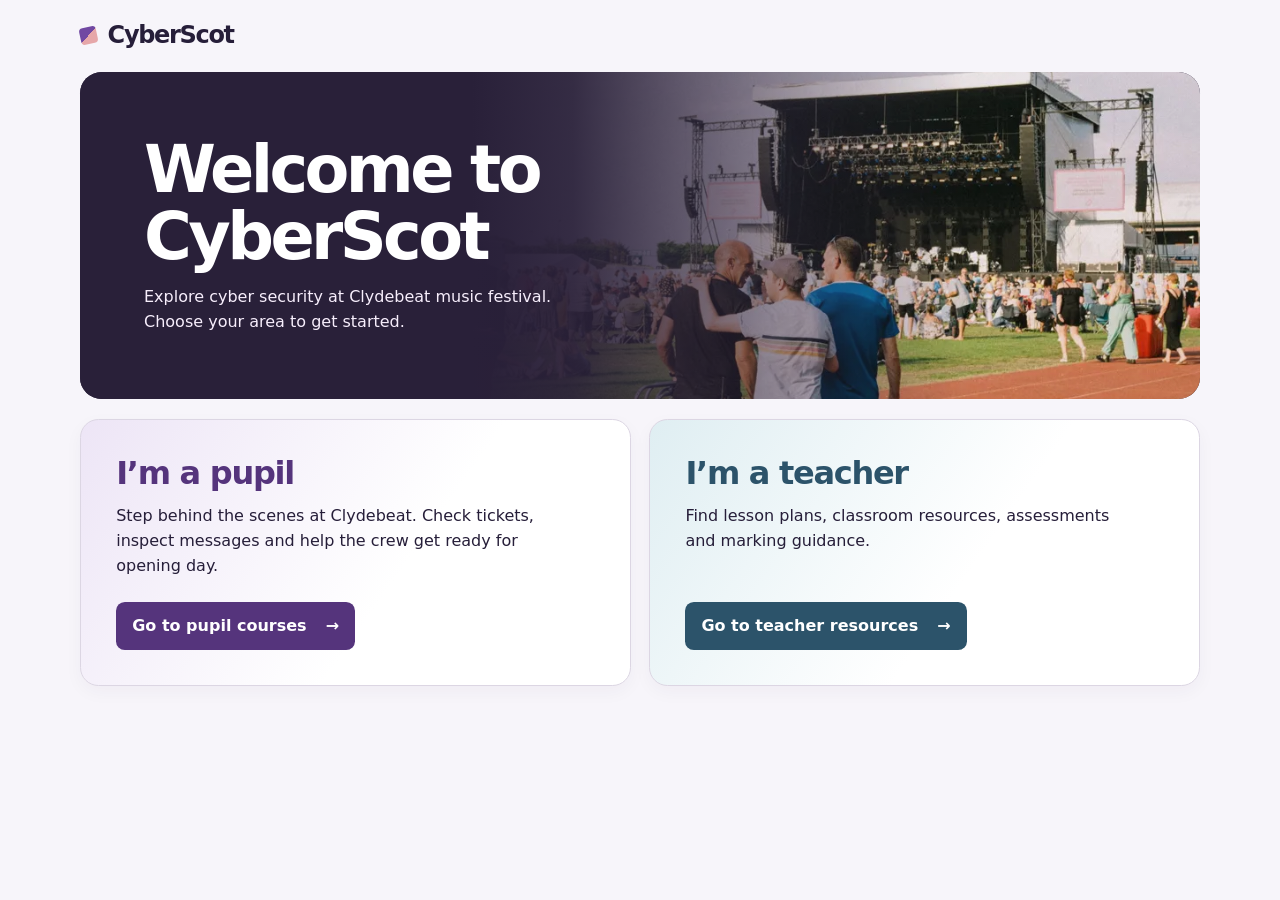
==== commit 230de805: "Use Lisa Fotios’s outdoor concert photograph for the festival banners Photograph from https://www.pe" ====
--- a/cyberscot/index.html
+++ b/cyberscot/index.html
@@ -1,3 +1,3 @@
 <!doctype html>
-<html lang="en-GB"><head><meta charset="utf-8"><meta name="viewport" content="width=device-width,initial-scale=1"><title>Welcome to CyberScot | CyberScot</title><link rel="stylesheet" href="./entry.css?v=festival-chooser-1"><script>if(location.hash.length>1)location.replace('./studio.html'+location.search+location.hash)</script></head>
+<html lang="en-GB"><head><meta charset="utf-8"><meta name="viewport" content="width=device-width,initial-scale=1"><title>Welcome to CyberScot | CyberScot</title><link rel="stylesheet" href="./entry.css?v=festival-photo-1"><script>if(location.hash.length>1)location.replace('./studio.html'+location.search+location.hash)</script></head>
 <body class="landing"><header><a href="./">CyberScot</a></header><main><section class="intro"><h1>Welcome to CyberScot</h1><p>Explore cyber security at Clydebeat music festival. Choose your area to get started.</p></section><div class="routes"><article><h2>I’m a pupil</h2><p>Step behind the scenes at Clydebeat. Check tickets, inspect messages and help the crew get ready for opening day.</p><a class="action" href="./pupils.html">Go to pupil courses</a></article><article><h2>I’m a teacher</h2><p>Find lesson plans, classroom resources, assessments and marking guidance.</p><a class="action" href="./teachers.html">Go to teacher resources</a></article></div></main></body></html>
--- a/cyberscot/entry.css
+++ b/cyberscot/entry.css
@@ -8,11 +8,11 @@
 a{color:var(--violet);text-underline-offset:.2em}
 main{padding-bottom:2.5rem}
 .intro{position:relative;isolation:isolate;overflow:hidden;padding:clamp(1.8rem,5vw,4rem);display:flex;flex-direction:column;justify-content:center;min-height:clamp(15rem,25vw,20rem);border-radius:1.35rem;background:#292039;color:white}
-.intro::before{content:"";position:absolute;inset:0 0 0 35%;z-index:-2;background:var(--scene,url('./ready/harbour.webp')) center/cover}
+.intro::before{content:"";position:absolute;inset:0 0 0 35%;z-index:-2;background:url('./festival-photo.webp') center 58%/cover}
 .intro::after{content:"";position:absolute;inset:0;z-index:-1;background:linear-gradient(90deg,#292039 35%,#292039ee 44%,#29203912 79%)}
 h1{font-size:clamp(2.45rem,5.1vw,4.6rem);line-height:1.02;letter-spacing:-.055em;max-width:12ch;margin:0;text-wrap:balance}
 .intro p{max-width:min(43%,34rem);margin:1rem 0 0;color:#f7eefc}
-.teachers{--scene:url('./investigator/evidence.webp')}
+
 .routes{display:grid;grid-template-columns:repeat(2,minmax(0,1fr));gap:1.15rem;margin:1.25rem 0}
 article{--accent:#55347c;--tint:#ede5f6;display:flex;flex-direction:column;align-items:flex-start;position:relative;padding:clamp(1.4rem,3vw,2.2rem);border-radius:1.15rem;background:linear-gradient(125deg,var(--tint),white 58%);border:1px solid var(--line);box-shadow:0 6px 18px #3420460a}
 article:nth-child(2){--accent:#2c536a;--tint:#dfeef2}
@@ -23,4 +23,4 @@
 .action:hover{filter:brightness(1.12)}
 article a+a{margin-top:.75rem}
 a:focus-visible{outline:3px solid #a44419;outline-offset:4px}
-@media(max-width:42rem){.routes{grid-template-columns:1fr}.intro{padding-top:9.5rem;min-height:auto}.intro::before{inset:0 0 32%;background-position:center 40%}.intro::after{background:linear-gradient(0deg,#292039 35%,#292039eb 48%,transparent 77%)}.intro p{max-width:100%}h1{max-width:none}.action{min-height:44px}}
+@media(max-width:42rem){.routes{grid-template-columns:1fr}.intro{padding-top:9.5rem;min-height:auto}.intro::before{inset:0 0 32%;background-position:center 58%}.intro::after{background:linear-gradient(0deg,#292039 35%,#292039eb 48%,transparent 77%)}.intro p{max-width:100%}h1{max-width:none}.action{min-height:44px}}
